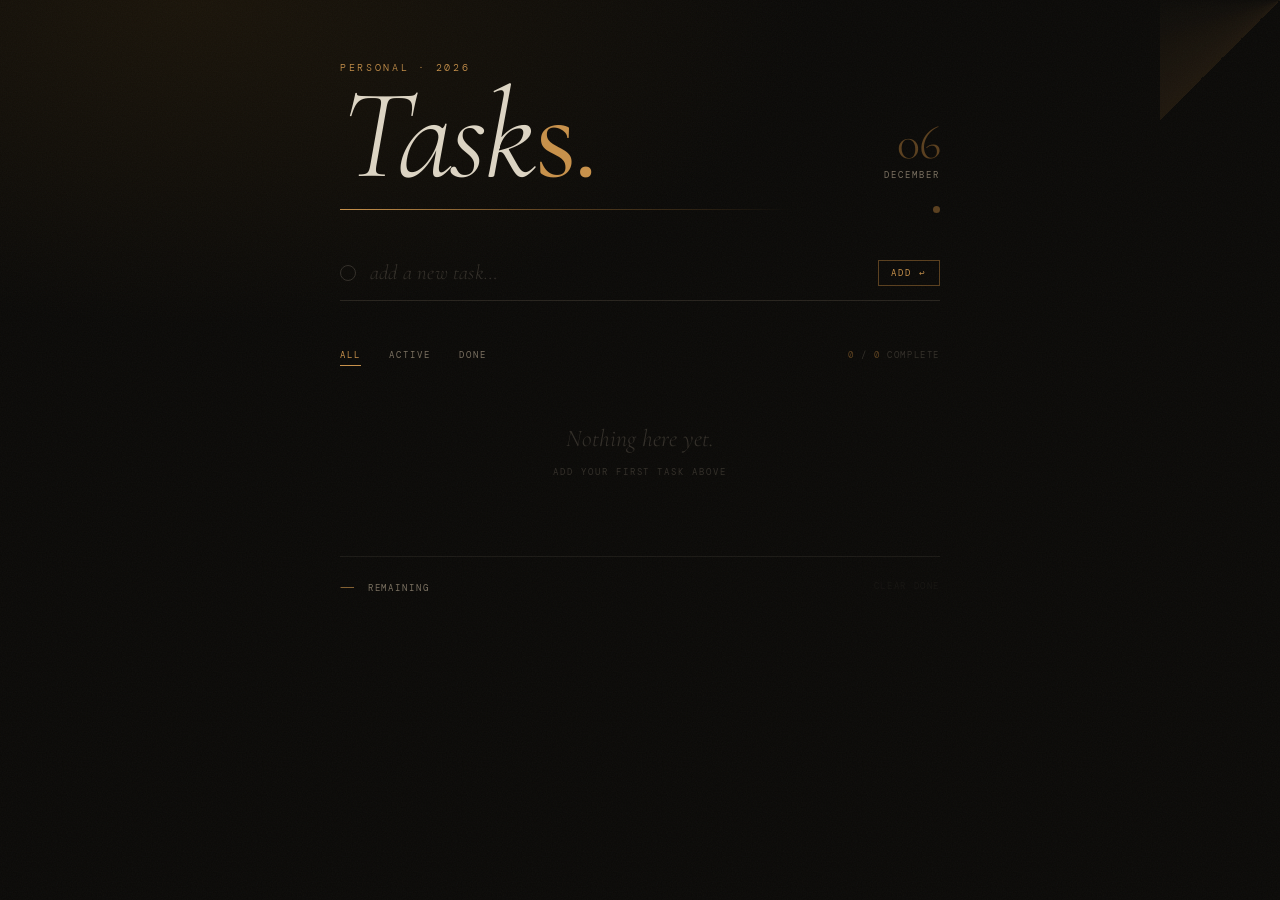
==== index.html @ 62645d05 "Rename index (1).html to index.html rename file name" ====
<!DOCTYPE html>
<html lang="en">
<head>
  <meta charset="UTF-8">
  <meta name="viewport" content="width=device-width, initial-scale=1.0">
  <title>Task List</title>
  <link rel="preconnect" href="https://fonts.googleapis.com">
  <link rel="preconnect" href="https://fonts.gstatic.com" crossorigin>
  <link href="https://fonts.googleapis.com/css2?family=Cormorant+Garamond:ital,wght@0,300;0,400;1,300;1,400&family=DM+Mono:ital,wght@0,300;0,400;1,300&display=swap" rel="stylesheet">
  <style>
    :root {
      --bg:           #0b0a08;
      --surface:      #111009;
      --text:         #ddd5c4;
      --text-mid:     #7a7060;
      --text-dim:     #322e28;
      --gold:         #c8914a;
      --gold-bright:  #e0ab68;
      --gold-dim:     #5a3f1e;
      --border:       #1c1a16;
      --border-mid:   #28241e;
      --crimson:      #7a2e2e;
      --ease:         cubic-bezier(0.4, 0, 0.2, 1);
    }

    *, *::before, *::after { box-sizing: border-box; margin: 0; padding: 0; }

    html { scroll-behavior: smooth; }

    body {
      background: var(--bg);
      background-image: radial-gradient(ellipse 80% 60% at 15% 0%, #1a140a 0%, transparent 60%);
      color: var(--text);
      font-family: 'DM Mono', monospace;
      min-height: 100vh;
      display: flex;
      justify-content: center;
      padding: 64px 24px 96px;
      position: relative;
      overflow-x: hidden;
    }

    /* Film grain overlay */
    body::before {
      content: '';
      position: fixed;
      inset: 0;
      background-image: url("data:image/svg+xml,%3Csvg xmlns='http://www.w3.org/2000/svg' width='200' height='200'%3E%3Cfilter id='g'%3E%3CfeTurbulence type='fractalNoise' baseFrequency='0.8' numOctaves='4' stitchTiles='stitch'/%3E%3C/filter%3E%3Crect width='200' height='200' filter='url(%23g)'/%3E%3C/svg%3E");
      opacity: 0.038;
      pointer-events: none;
      z-index: 9000;
    }

    /* Decorative corner mark */
    body::after {
      content: '';
      position: fixed;
      top: 0; right: 0;
      width: 120px; height: 120px;
      background: conic-gradient(from 225deg at 100% 0%, var(--gold-dim) 0deg, transparent 50deg);
      opacity: 0.25;
      pointer-events: none;
    }

    .app {
      width: 100%;
      max-width: 600px;
      position: relative;
    }

    /* ─── HEADER ─────────────────────────────────── */
    header {
      display: grid;
      grid-template-columns: 1fr auto;
      align-items: flex-end;
      gap: 16px;
      margin-bottom: 0;
      animation: riseUp 0.7s var(--ease) both;
    }

    .title-block { line-height: 0.85; }

    .title-label {
      display: block;
      font-family: 'DM Mono', monospace;
      font-size: 0.6rem;
      font-weight: 300;
      letter-spacing: 0.28em;
      text-transform: uppercase;
      color: var(--gold);
      margin-bottom: 10px;
    }

    .title-main {
      font-family: 'Cormorant Garamond', serif;
      font-weight: 300;
      font-style: italic;
      font-size: clamp(4.5rem, 13vw, 8rem);
      color: var(--text);
      letter-spacing: -0.03em;
    }

    .title-accent {
      color: var(--gold);
      font-style: normal;
      font-weight: 400;
    }

    .date-block {
      text-align: right;
      padding-bottom: 10px;
      animation: riseUp 0.7s 0.1s var(--ease) both;
    }

    .date-day {
      display: block;
      font-family: 'Cormorant Garamond', serif;
      font-weight: 300;
      font-size: 3rem;
      line-height: 1;
      color: var(--gold-dim);
      letter-spacing: -0.02em;
    }

    .date-month {
      display: block;
      font-size: 0.58rem;
      letter-spacing: 0.22em;
      text-transform: uppercase;
      color: var(--text-mid);
      margin-top: 2px;
    }

    /* ─── DIVIDER ────────────────────────────────── */
    .divider {
      height: 1px;
      margin: 18px 0 36px;
      background: linear-gradient(90deg, var(--gold) 0%, var(--gold-dim) 35%, transparent 75%);
      position: relative;
      animation: riseUp 0.7s 0.15s var(--ease) both;
    }

    .divider::after {
      content: '';
      position: absolute;
      right: 0; top: -3px;
      width: 7px; height: 7px;
      border-radius: 50%;
      background: var(--gold-dim);
    }

    /* ─── INPUT ──────────────────────────────────── */
    .input-section {
      margin-bottom: 44px;
      animation: riseUp 0.7s 0.2s var(--ease) both;
    }

    .input-row {
      display: flex;
      align-items: center;
      gap: 14px;
      padding: 14px 0 14px;
      border-bottom: 1px solid var(--border-mid);
      position: relative;
    }

    .input-row::after {
      content: '';
      position: absolute;
      bottom: -1px; left: 0;
      height: 1px; width: 0;
      background: var(--gold);
      transition: width 0.45s var(--ease);
    }

    .input-row:focus-within::after { width: 100%; }

    .input-ring {
      width: 16px; height: 16px;
      border-radius: 50%;
      border: 1.5px solid var(--text-dim);
      flex-shrink: 0;
      transition: border-color 0.3s;
      position: relative;
    }

    .input-row:focus-within .input-ring {
      border-color: var(--gold);
      box-shadow: 0 0 0 3px rgba(200, 145, 74, 0.12);
    }

    #new-todo {
      flex: 1;
      background: transparent;
      border: none;
      outline: none;
      font-family: 'Cormorant Garamond', serif;
      font-size: 1.3rem;
      font-weight: 300;
      font-style: italic;
      color: var(--text);
      letter-spacing: 0.01em;
      caret-color: var(--gold);
    }

    #new-todo::placeholder {
      color: var(--text-dim);
      font-style: italic;
    }

    .btn-add {
      background: transparent;
      border: 1px solid var(--gold-dim);
      color: var(--gold);
      font-family: 'DM Mono', monospace;
      font-size: 0.58rem;
      font-weight: 400;
      letter-spacing: 0.22em;
      text-transform: uppercase;
      padding: 6px 12px;
      cursor: pointer;
      transition: background 0.25s, color 0.25s, border-color 0.25s, transform 0.15s;
      white-space: nowrap;
    }

    .btn-add:hover {
      background: var(--gold);
      color: var(--bg);
      border-color: var(--gold);
    }

    .btn-add:active { transform: scale(0.94); }

    /* ─── FILTERS ────────────────────────────────── */
    .filter-row {
      display: flex;
      align-items: center;
      gap: 0;
      margin-bottom: 6px;
      animation: riseUp 0.7s 0.25s var(--ease) both;
    }

    .filter-btn {
      background: none;
      border: none;
      color: var(--text-mid);
      font-family: 'DM Mono', monospace;
      font-size: 0.58rem;
      letter-spacing: 0.22em;
      text-transform: uppercase;
      cursor: pointer;
      padding: 4px 0;
      margin-right: 28px;
      border-bottom: 1px solid transparent;
      transition: color 0.2s, border-color 0.2s;
    }

    .filter-btn.active {
      color: var(--gold);
      border-bottom-color: var(--gold);
    }

    .filter-btn:not(.active):hover { color: var(--text); }

    .filter-count {
      margin-left: auto;
      font-size: 0.55rem;
      letter-spacing: 0.18em;
      color: var(--text-dim);
      text-transform: uppercase;
    }

    .filter-count em {
      font-style: normal;
      color: var(--gold-dim);
    }

    /* ─── TASK LIST ──────────────────────────────── */
    .todo-list {
      animation: riseUp 0.7s 0.3s var(--ease) both;
    }

    .todo-item {
      display: flex;
      align-items: center;
      gap: 16px;
      padding: 17px 0;
      border-bottom: 1px solid var(--border);
      position: relative;
      animation: itemIn 0.3s var(--ease) both;
    }

    @keyframes itemIn {
      from { opacity: 0; transform: translateY(-10px); }
      to   { opacity: 1; transform: translateY(0); }
    }

    /* Checkbox */
    .checkbox {
      width: 18px; height: 18px;
      border-radius: 50%;
      border: 1.5px solid var(--border-mid);
      flex-shrink: 0;
      cursor: pointer;
      display: flex;
      align-items: center;
      justify-content: center;
      transition: border-color 0.25s, background 0.25s, box-shadow 0.25s;
      position: relative;
    }

    .checkbox:hover {
      border-color: var(--gold);
      box-shadow: 0 0 0 3px rgba(200, 145, 74, 0.1);
    }

    .todo-item.completed .checkbox {
      background: var(--gold);
      border-color: var(--gold);
      box-shadow: 0 0 12px rgba(200, 145, 74, 0.2);
    }

    .checkbox-svg {
      width: 8px; height: 8px;
      stroke: var(--bg);
      fill: none;
      stroke-width: 2;
      stroke-linecap: round;
      stroke-linejoin: round;
      opacity: 0;
      transform: scale(0) rotate(-20deg);
      transition: opacity 0.2s 0.05s, transform 0.2s 0.05s var(--ease);
    }

    .todo-item.completed .checkbox-svg {
      opacity: 1;
      transform: scale(1) rotate(0deg);
    }

    /* Text + animated strikethrough */
    .text-wrap {
      flex: 1;
      position: relative;
      min-width: 0;
    }

    .todo-text {
      display: block;
      font-family: 'DM Mono', monospace;
      font-size: 0.82rem;
      font-weight: 400;
      letter-spacing: 0.04em;
      color: var(--text);
      outline: none;
      transition: color 0.35s;
      word-break: break-word;
      cursor: text;
    }

    .todo-text[contenteditable="true"] {
      color: var(--gold-bright);
      caret-color: var(--gold-bright);
    }

    /* Animated strikethrough line */
    .text-wrap::after {
      content: '';
      position: absolute;
      left: 0;
      top: calc(50% + 1px);
      height: 1px;
      width: 0;
      background: var(--text-mid);
      transition: width 0.45s var(--ease);
      pointer-events: none;
    }

    .todo-item.completed .text-wrap::after { width: 100%; }
    .todo-item.completed .todo-text { color: var(--text-mid); }

    /* Delete button — hidden until hover */
    .btn-delete {
      background: none;
      border: none;
      font-family: 'DM Mono', monospace;
      font-size: 0.6rem;
      letter-spacing: 0.12em;
      color: transparent;
      cursor: pointer;
      padding: 4px 2px;
      flex-shrink: 0;
      transition: color 0.2s;
      line-height: 1;
    }

    .todo-item:hover .btn-delete { color: var(--text-dim); }
    .btn-delete:hover { color: var(--crimson) !important; }

    /* ─── EMPTY STATE ────────────────────────────── */
    .empty {
      padding: 52px 0 48px;
      text-align: center;
    }

    .empty-line {
      font-family: 'Cormorant Garamond', serif;
      font-style: italic;
      font-weight: 300;
      font-size: 1.5rem;
      color: var(--text-dim);
      display: block;
      margin-bottom: 6px;
    }

    .empty-sub {
      font-size: 0.55rem;
      letter-spacing: 0.22em;
      text-transform: uppercase;
      color: var(--text-dim);
    }

    /* ─── FOOTER ─────────────────────────────────── */
    .footer {
      display: flex;
      justify-content: space-between;
      align-items: center;
      margin-top: 28px;
      padding-top: 20px;
      border-top: 1px solid var(--border);
      animation: riseUp 0.7s 0.35s var(--ease) both;
    }

    .count {
      font-size: 0.58rem;
      letter-spacing: 0.2em;
      text-transform: uppercase;
      color: var(--text-mid);
    }

    .count-num {
      font-family: 'Cormorant Garamond', serif;
      font-size: 1.1rem;
      font-weight: 300;
      color: var(--gold);
      font-style: normal;
      vertical-align: baseline;
      margin-right: 4px;
      line-height: 1;
    }

    .btn-clear {
      background: none;
      border: none;
      font-family: 'DM Mono', monospace;
      font-size: 0.56rem;
      letter-spacing: 0.18em;
      text-transform: uppercase;
      color: var(--text-dim);
      cursor: pointer;
      transition: color 0.2s;
      padding: 0;
    }

    .btn-clear:not(:disabled):hover { color: var(--crimson); }
    .btn-clear:disabled { opacity: 0.25; cursor: default; }

    /* ─── ANIMATIONS ─────────────────────────────── */
    @keyframes riseUp {
      from { opacity: 0; transform: translateY(18px); }
      to   { opacity: 1; transform: translateY(0); }
    }
  </style>
</head>
<body>
  <div class="app">
    <header>
      <div class="title-block">
        <span class="title-label">Personal · <span id="year-label"></span></span>
        <span class="title-main">Task<span class="title-accent">s.</span></span>
      </div>
      <div class="date-block">
        <span class="date-day" id="day-num"></span>
        <span class="date-month" id="month-label"></span>
      </div>
    </header>

    <div class="divider"></div>

    <div class="input-section">
      <div class="input-row">
        <div class="input-ring"></div>
        <input id="new-todo" type="text" placeholder="add a new task…" maxlength="200" autocomplete="off" spellcheck="false">
        <button class="btn-add" id="add-btn">Add ↩</button>
      </div>
    </div>

    <div class="filter-row">
      <button class="filter-btn active" data-filter="all">All</button>
      <button class="filter-btn" data-filter="active">Active</button>
      <button class="filter-btn" data-filter="completed">Done</button>
      <span class="filter-count"><em id="done-count">0</em> / <em id="total-count">0</em> complete</span>
    </div>

    <div class="todo-list" id="todo-list"></div>

    <div class="footer">
      <span class="count">
        <span class="count-num" id="active-num">—</span>
        <span id="count-label">remaining</span>
      </span>
      <button class="btn-clear" id="clear-btn" disabled>Clear done</button>
    </div>
  </div>

  <script>
    // Live date
    const now = new Date();
    document.getElementById('year-label').textContent = now.getFullYear();
    document.getElementById('day-num').textContent = String(now.getDate()).padStart(2, '0');
    document.getElementById('month-label').textContent =
      now.toLocaleDateString('en-US', { month: 'long' }).toUpperCase();

    // State
    let todos  = JSON.parse(localStorage.getItem('todos') || '[]');
    let filter = 'all';

    const listEl    = document.getElementById('todo-list');
    const inputEl   = document.getElementById('new-todo');
    const addBtn    = document.getElementById('add-btn');
    const clearBtn  = document.getElementById('clear-btn');
    const activeNum = document.getElementById('active-num');
    const countLbl  = document.getElementById('count-label');
    const doneCount = document.getElementById('done-count');
    const totalCount= document.getElementById('total-count');

    const save = () => localStorage.setItem('todos', JSON.stringify(todos));

    const esc = s => s
      .replace(/&/g, '&amp;').replace(/</g, '&lt;')
      .replace(/>/g, '&gt;').replace(/"/g, '&quot;');

    function render() {
      const visible = todos.filter(t =>
        filter === 'all'      ? true :
        filter === 'active'   ? !t.done :
        t.done
      );

      listEl.innerHTML = '';

      if (visible.length === 0) {
        const msgs = {
          all:       ['Nothing here yet.',      'add your first task above'],
          active:    ['All caught up.',          'nothing left to do'],
          completed: ['Nothing done yet.',       'complete a task to see it here'],
        };
        const [head, sub] = msgs[filter];
        listEl.innerHTML = `
          <div class="empty">
            <span class="empty-line">${head}</span>
            <span class="empty-sub">${sub}</span>
          </div>`;
      } else {
        visible.forEach((todo, i) => {
          const item = document.createElement('div');
          item.className = 'todo-item' + (todo.done ? ' completed' : '');
          item.dataset.id = todo.id;
          item.style.animationDelay = `${i * 30}ms`;

          item.innerHTML = `
            <div class="checkbox" title="Toggle">
              <svg class="checkbox-svg" viewBox="0 0 8 8">
                <polyline points="1.5,4 3,5.5 6.5,2"/>
              </svg>
            </div>
            <div class="text-wrap">
              <span class="todo-text" title="Double-click to edit">${esc(todo.text)}</span>
            </div>
            <button class="btn-delete" title="Delete">✕</button>
          `;

          item.querySelector('.checkbox').addEventListener('click', () => toggle(todo.id));
          item.querySelector('.todo-text').addEventListener('dblclick', e => startEdit(e.target, todo.id));
          item.querySelector('.btn-delete').addEventListener('click', () => remove(todo.id));

          listEl.appendChild(item);
        });
      }

      // Stats
      const active = todos.filter(t => !t.done).length;
      const done   = todos.filter(t => t.done).length;
      activeNum.textContent = active || '—';
      countLbl.textContent  = active === 1 ? 'remaining' : 'remaining';
      doneCount.textContent = done;
      totalCount.textContent = todos.length;
      clearBtn.disabled = !done;
    }

    function addTodo() {
      const text = inputEl.value.trim();
      if (!text) { inputEl.focus(); return; }
      todos.unshift({ id: Date.now(), text, done: false });
      inputEl.value = '';
      save();
      render();
    }

    function toggle(id) {
      const t = todos.find(t => t.id === id);
      if (t) { t.done = !t.done; save(); render(); }
    }

    function remove(id) {
      todos = todos.filter(t => t.id !== id);
      save();
      render();
    }

    function startEdit(span, id) {
      span.contentEditable = 'true';
      span.focus();
      const sel = window.getSelection();
      const range = document.createRange();
      range.selectNodeContents(span);
      sel.removeAllRanges();
      sel.addRange(range);

      const finish = () => {
        span.contentEditable = 'false';
        const text = span.textContent.trim();
        const t = todos.find(t => t.id === id);
        if (t && text) { t.text = text; save(); }
        else render();
      };

      span.addEventListener('blur', finish, { once: true });
      span.addEventListener('keydown', e => {
        if (e.key === 'Enter')  { e.preventDefault(); span.blur(); }
        if (e.key === 'Escape') {
          const t = todos.find(t => t.id === id);
          if (t) span.textContent = t.text;
          span.blur();
        }
      });
    }

    addBtn.addEventListener('click', addTodo);
    inputEl.addEventListener('keydown', e => { if (e.key === 'Enter') addTodo(); });

    document.querySelectorAll('.filter-btn').forEach(btn => {
      btn.addEventListener('click', () => {
        filter = btn.dataset.filter;
        document.querySelectorAll('.filter-btn').forEach(b => b.classList.remove('active'));
        btn.classList.add('active');
        render();
      });
    });

    clearBtn.addEventListener('click', () => {
      todos = todos.filter(t => !t.done);
      save();
      render();
    });

    render();
  </script>
</body>
</html>
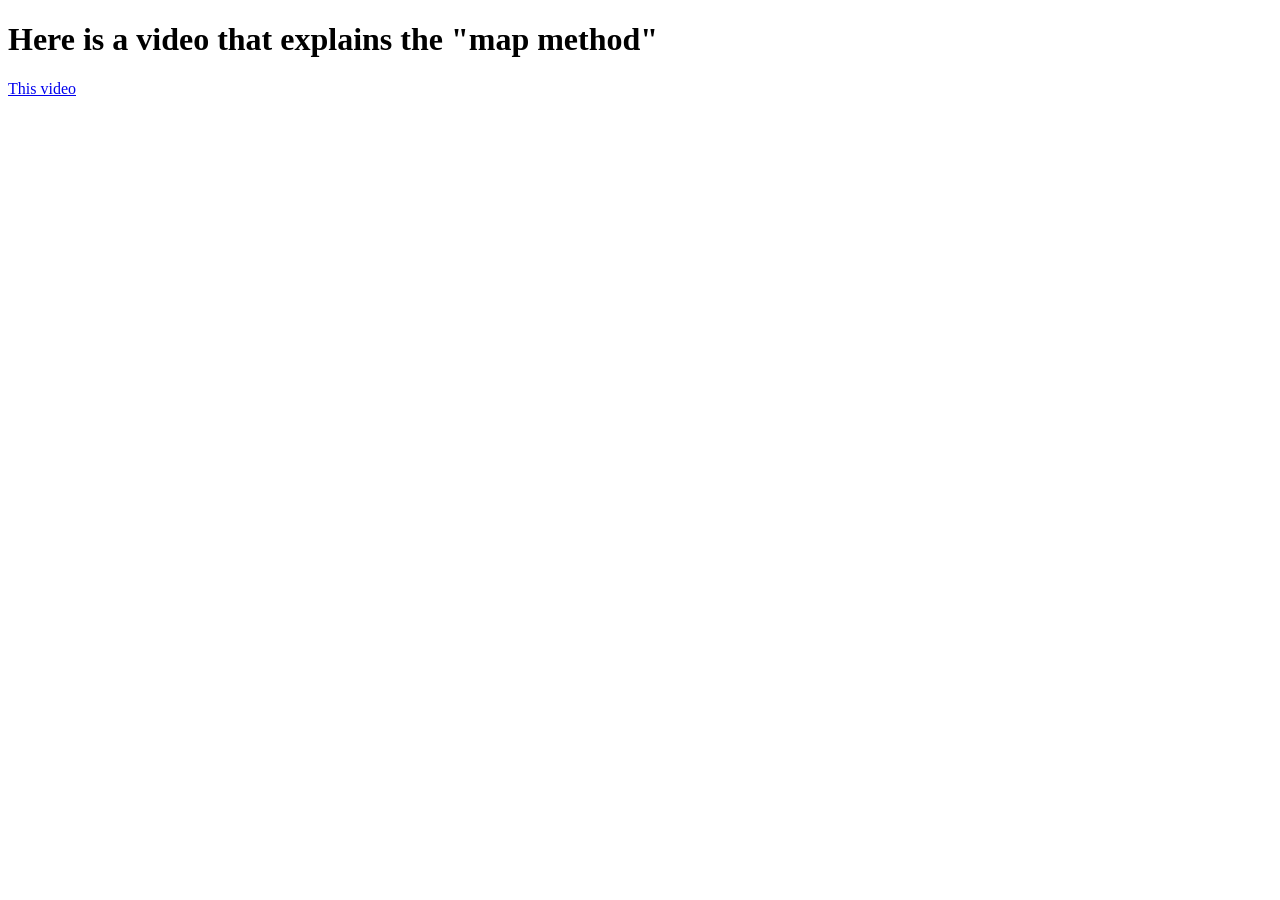
==== commit 6e1ea41a: "Add files via upload add a video" ====
--- a/index.html
+++ b/index.html
@@ -1,669 +1,14 @@
-<!DOCTYPE html>
-<html lang="en">
-<head>
-  <meta charset="UTF-8">
-  <meta name="viewport" content="width=device-width, initial-scale=1.0">
-  <title>Task List</title>
-  <link rel="preconnect" href="https://fonts.googleapis.com">
-  <link rel="preconnect" href="https://fonts.gstatic.com" crossorigin>
-  <link href="https://fonts.googleapis.com/css2?family=Cormorant+Garamond:ital,wght@0,300;0,400;1,300;1,400&family=DM+Mono:ital,wght@0,300;0,400;1,300&display=swap" rel="stylesheet">
-  <style>
-    :root {
-      --bg:           #0b0a08;
-      --surface:      #111009;
-      --text:         #ddd5c4;
-      --text-mid:     #7a7060;
-      --text-dim:     #322e28;
-      --gold:         #c8914a;
-      --gold-bright:  #e0ab68;
-      --gold-dim:     #5a3f1e;
-      --border:       #1c1a16;
-      --border-mid:   #28241e;
-      --crimson:      #7a2e2e;
-      --ease:         cubic-bezier(0.4, 0, 0.2, 1);
-    }
-
-    *, *::before, *::after { box-sizing: border-box; margin: 0; padding: 0; }
-
-    html { scroll-behavior: smooth; }
-
-    body {
-      background: var(--bg);
-      background-image: radial-gradient(ellipse 80% 60% at 15% 0%, #1a140a 0%, transparent 60%);
-      color: var(--text);
-      font-family: 'DM Mono', monospace;
-      min-height: 100vh;
-      display: flex;
-      justify-content: center;
-      padding: 64px 24px 96px;
-      position: relative;
-      overflow-x: hidden;
-    }
-
-    /* Film grain overlay */
-    body::before {
-      content: '';
-      position: fixed;
-      inset: 0;
-      background-image: url("data:image/svg+xml,%3Csvg xmlns='http://www.w3.org/2000/svg' width='200' height='200'%3E%3Cfilter id='g'%3E%3CfeTurbulence type='fractalNoise' baseFrequency='0.8' numOctaves='4' stitchTiles='stitch'/%3E%3C/filter%3E%3Crect width='200' height='200' filter='url(%23g)'/%3E%3C/svg%3E");
-      opacity: 0.038;
-      pointer-events: none;
-      z-index: 9000;
-    }
-
-    /* Decorative corner mark */
-    body::after {
-      content: '';
-      position: fixed;
-      top: 0; right: 0;
-      width: 120px; height: 120px;
-      background: conic-gradient(from 225deg at 100% 0%, var(--gold-dim) 0deg, transparent 50deg);
-      opacity: 0.25;
-      pointer-events: none;
-    }
-
-    .app {
-      width: 100%;
-      max-width: 600px;
-      position: relative;
-    }
-
-    /* ─── HEADER ─────────────────────────────────── */
-    header {
-      display: grid;
-      grid-template-columns: 1fr auto;
-      align-items: flex-end;
-      gap: 16px;
-      margin-bottom: 0;
-      animation: riseUp 0.7s var(--ease) both;
-    }
-
-    .title-block { line-height: 0.85; }
-
-    .title-label {
-      display: block;
-      font-family: 'DM Mono', monospace;
-      font-size: 0.6rem;
-      font-weight: 300;
-      letter-spacing: 0.28em;
-      text-transform: uppercase;
-      color: var(--gold);
-      margin-bottom: 10px;
-    }
-
-    .title-main {
-      font-family: 'Cormorant Garamond', serif;
-      font-weight: 300;
-      font-style: italic;
-      font-size: clamp(4.5rem, 13vw, 8rem);
-      color: var(--text);
-      letter-spacing: -0.03em;
-    }
-
-    .title-accent {
-      color: var(--gold);
-      font-style: normal;
-      font-weight: 400;
-    }
-
-    .date-block {
-      text-align: right;
-      padding-bottom: 10px;
-      animation: riseUp 0.7s 0.1s var(--ease) both;
-    }
-
-    .date-day {
-      display: block;
-      font-family: 'Cormorant Garamond', serif;
-      font-weight: 300;
-      font-size: 3rem;
-      line-height: 1;
-      color: var(--gold-dim);
-      letter-spacing: -0.02em;
-    }
-
-    .date-month {
-      display: block;
-      font-size: 0.58rem;
-      letter-spacing: 0.22em;
-      text-transform: uppercase;
-      color: var(--text-mid);
-      margin-top: 2px;
-    }
-
-    /* ─── DIVIDER ────────────────────────────────── */
-    .divider {
-      height: 1px;
-      margin: 18px 0 36px;
-      background: linear-gradient(90deg, var(--gold) 0%, var(--gold-dim) 35%, transparent 75%);
-      position: relative;
-      animation: riseUp 0.7s 0.15s var(--ease) both;
-    }
-
-    .divider::after {
-      content: '';
-      position: absolute;
-      right: 0; top: -3px;
-      width: 7px; height: 7px;
-      border-radius: 50%;
-      background: var(--gold-dim);
-    }
-
-    /* ─── INPUT ──────────────────────────────────── */
-    .input-section {
-      margin-bottom: 44px;
-      animation: riseUp 0.7s 0.2s var(--ease) both;
-    }
-
-    .input-row {
-      display: flex;
-      align-items: center;
-      gap: 14px;
-      padding: 14px 0 14px;
-      border-bottom: 1px solid var(--border-mid);
-      position: relative;
-    }
-
-    .input-row::after {
-      content: '';
-      position: absolute;
-      bottom: -1px; left: 0;
-      height: 1px; width: 0;
-      background: var(--gold);
-      transition: width 0.45s var(--ease);
-    }
-
-    .input-row:focus-within::after { width: 100%; }
-
-    .input-ring {
-      width: 16px; height: 16px;
-      border-radius: 50%;
-      border: 1.5px solid var(--text-dim);
-      flex-shrink: 0;
-      transition: border-color 0.3s;
-      position: relative;
-    }
-
-    .input-row:focus-within .input-ring {
-      border-color: var(--gold);
-      box-shadow: 0 0 0 3px rgba(200, 145, 74, 0.12);
-    }
-
-    #new-todo {
-      flex: 1;
-      background: transparent;
-      border: none;
-      outline: none;
-      font-family: 'Cormorant Garamond', serif;
-      font-size: 1.3rem;
-      font-weight: 300;
-      font-style: italic;
-      color: var(--text);
-      letter-spacing: 0.01em;
-      caret-color: var(--gold);
-    }
-
-    #new-todo::placeholder {
-      color: var(--text-dim);
-      font-style: italic;
-    }
-
-    .btn-add {
-      background: transparent;
-      border: 1px solid var(--gold-dim);
-      color: var(--gold);
-      font-family: 'DM Mono', monospace;
-      font-size: 0.58rem;
-      font-weight: 400;
-      letter-spacing: 0.22em;
-      text-transform: uppercase;
-      padding: 6px 12px;
-      cursor: pointer;
-      transition: background 0.25s, color 0.25s, border-color 0.25s, transform 0.15s;
-      white-space: nowrap;
-    }
-
-    .btn-add:hover {
-      background: var(--gold);
-      color: var(--bg);
-      border-color: var(--gold);
-    }
-
-    .btn-add:active { transform: scale(0.94); }
-
-    /* ─── FILTERS ────────────────────────────────── */
-    .filter-row {
-      display: flex;
-      align-items: center;
-      gap: 0;
-      margin-bottom: 6px;
-      animation: riseUp 0.7s 0.25s var(--ease) both;
-    }
-
-    .filter-btn {
-      background: none;
-      border: none;
-      color: var(--text-mid);
-      font-family: 'DM Mono', monospace;
-      font-size: 0.58rem;
-      letter-spacing: 0.22em;
-      text-transform: uppercase;
-      cursor: pointer;
-      padding: 4px 0;
-      margin-right: 28px;
-      border-bottom: 1px solid transparent;
-      transition: color 0.2s, border-color 0.2s;
-    }
-
-    .filter-btn.active {
-      color: var(--gold);
-      border-bottom-color: var(--gold);
-    }
-
-    .filter-btn:not(.active):hover { color: var(--text); }
-
-    .filter-count {
-      margin-left: auto;
-      font-size: 0.55rem;
-      letter-spacing: 0.18em;
-      color: var(--text-dim);
-      text-transform: uppercase;
-    }
-
-    .filter-count em {
-      font-style: normal;
-      color: var(--gold-dim);
-    }
-
-    /* ─── TASK LIST ──────────────────────────────── */
-    .todo-list {
-      animation: riseUp 0.7s 0.3s var(--ease) both;
-    }
-
-    .todo-item {
-      display: flex;
-      align-items: center;
-      gap: 16px;
-      padding: 17px 0;
-      border-bottom: 1px solid var(--border);
-      position: relative;
-      animation: itemIn 0.3s var(--ease) both;
-    }
-
-    @keyframes itemIn {
-      from { opacity: 0; transform: translateY(-10px); }
-      to   { opacity: 1; transform: translateY(0); }
-    }
-
-    /* Checkbox */
-    .checkbox {
-      width: 18px; height: 18px;
-      border-radius: 50%;
-      border: 1.5px solid var(--border-mid);
-      flex-shrink: 0;
-      cursor: pointer;
-      display: flex;
-      align-items: center;
-      justify-content: center;
-      transition: border-color 0.25s, background 0.25s, box-shadow 0.25s;
-      position: relative;
-    }
-
-    .checkbox:hover {
-      border-color: var(--gold);
-      box-shadow: 0 0 0 3px rgba(200, 145, 74, 0.1);
-    }
-
-    .todo-item.completed .checkbox {
-      background: var(--gold);
-      border-color: var(--gold);
-      box-shadow: 0 0 12px rgba(200, 145, 74, 0.2);
-    }
-
-    .checkbox-svg {
-      width: 8px; height: 8px;
-      stroke: var(--bg);
-      fill: none;
-      stroke-width: 2;
-      stroke-linecap: round;
-      stroke-linejoin: round;
-      opacity: 0;
-      transform: scale(0) rotate(-20deg);
-      transition: opacity 0.2s 0.05s, transform 0.2s 0.05s var(--ease);
-    }
-
-    .todo-item.completed .checkbox-svg {
-      opacity: 1;
-      transform: scale(1) rotate(0deg);
-    }
-
-    /* Text + animated strikethrough */
-    .text-wrap {
-      flex: 1;
-      position: relative;
-      min-width: 0;
-    }
-
-    .todo-text {
-      display: block;
-      font-family: 'DM Mono', monospace;
-      font-size: 0.82rem;
-      font-weight: 400;
-      letter-spacing: 0.04em;
-      color: var(--text);
-      outline: none;
-      transition: color 0.35s;
-      word-break: break-word;
-      cursor: text;
-    }
-
-    .todo-text[contenteditable="true"] {
-      color: var(--gold-bright);
-      caret-color: var(--gold-bright);
-    }
-
-    /* Animated strikethrough line */
-    .text-wrap::after {
-      content: '';
-      position: absolute;
-      left: 0;
-      top: calc(50% + 1px);
-      height: 1px;
-      width: 0;
-      background: var(--text-mid);
-      transition: width 0.45s var(--ease);
-      pointer-events: none;
-    }
-
-    .todo-item.completed .text-wrap::after { width: 100%; }
-    .todo-item.completed .todo-text { color: var(--text-mid); }
-
-    /* Delete button — hidden until hover */
-    .btn-delete {
-      background: none;
-      border: none;
-      font-family: 'DM Mono', monospace;
-      font-size: 0.6rem;
-      letter-spacing: 0.12em;
-      color: transparent;
-      cursor: pointer;
-      padding: 4px 2px;
-      flex-shrink: 0;
-      transition: color 0.2s;
-      line-height: 1;
-    }
-
-    .todo-item:hover .btn-delete { color: var(--text-dim); }
-    .btn-delete:hover { color: var(--crimson) !important; }
-
-    /* ─── EMPTY STATE ────────────────────────────── */
-    .empty {
-      padding: 52px 0 48px;
-      text-align: center;
-    }
-
-    .empty-line {
-      font-family: 'Cormorant Garamond', serif;
-      font-style: italic;
-      font-weight: 300;
-      font-size: 1.5rem;
-      color: var(--text-dim);
-      display: block;
-      margin-bottom: 6px;
-    }
-
-    .empty-sub {
-      font-size: 0.55rem;
-      letter-spacing: 0.22em;
-      text-transform: uppercase;
-      color: var(--text-dim);
-    }
-
-    /* ─── FOOTER ─────────────────────────────────── */
-    .footer {
-      display: flex;
-      justify-content: space-between;
-      align-items: center;
-      margin-top: 28px;
-      padding-top: 20px;
-      border-top: 1px solid var(--border);
-      animation: riseUp 0.7s 0.35s var(--ease) both;
-    }
-
-    .count {
-      font-size: 0.58rem;
-      letter-spacing: 0.2em;
-      text-transform: uppercase;
-      color: var(--text-mid);
-    }
-
-    .count-num {
-      font-family: 'Cormorant Garamond', serif;
-      font-size: 1.1rem;
-      font-weight: 300;
-      color: var(--gold);
-      font-style: normal;
-      vertical-align: baseline;
-      margin-right: 4px;
-      line-height: 1;
-    }
-
-    .btn-clear {
-      background: none;
-      border: none;
-      font-family: 'DM Mono', monospace;
-      font-size: 0.56rem;
-      letter-spacing: 0.18em;
-      text-transform: uppercase;
-      color: var(--text-dim);
-      cursor: pointer;
-      transition: color 0.2s;
-      padding: 0;
-    }
-
-    .btn-clear:not(:disabled):hover { color: var(--crimson); }
-    .btn-clear:disabled { opacity: 0.25; cursor: default; }
-
-    /* ─── ANIMATIONS ─────────────────────────────── */
-    @keyframes riseUp {
-      from { opacity: 0; transform: translateY(18px); }
-      to   { opacity: 1; transform: translateY(0); }
-    }
-  </style>
-</head>
-<body>
-  <div class="app">
-    <header>
-      <div class="title-block">
-        <span class="title-label">Personal · <span id="year-label"></span></span>
-        <span class="title-main">Task<span class="title-accent">s.</span></span>
-      </div>
-      <div class="date-block">
-        <span class="date-day" id="day-num"></span>
-        <span class="date-month" id="month-label"></span>
-      </div>
-    </header>
-
-    <div class="divider"></div>
-
-    <div class="input-section">
-      <div class="input-row">
-        <div class="input-ring"></div>
-        <input id="new-todo" type="text" placeholder="add a new task…" maxlength="200" autocomplete="off" spellcheck="false">
-        <button class="btn-add" id="add-btn">Add ↩</button>
-      </div>
-    </div>
-
-    <div class="filter-row">
-      <button class="filter-btn active" data-filter="all">All</button>
-      <button class="filter-btn" data-filter="active">Active</button>
-      <button class="filter-btn" data-filter="completed">Done</button>
-      <span class="filter-count"><em id="done-count">0</em> / <em id="total-count">0</em> complete</span>
-    </div>
-
-    <div class="todo-list" id="todo-list"></div>
-
-    <div class="footer">
-      <span class="count">
-        <span class="count-num" id="active-num">—</span>
-        <span id="count-label">remaining</span>
-      </span>
-      <button class="btn-clear" id="clear-btn" disabled>Clear done</button>
-    </div>
-  </div>
-
-  <script>
-    // Live date
-    const now = new Date();
-    document.getElementById('year-label').textContent = now.getFullYear();
-    document.getElementById('day-num').textContent = String(now.getDate()).padStart(2, '0');
-    document.getElementById('month-label').textContent =
-      now.toLocaleDateString('en-US', { month: 'long' }).toUpperCase();
-
-    // State
-    let todos  = JSON.parse(localStorage.getItem('todos') || '[]');
-    let filter = 'all';
-
-    const listEl    = document.getElementById('todo-list');
-    const inputEl   = document.getElementById('new-todo');
-    const addBtn    = document.getElementById('add-btn');
-    const clearBtn  = document.getElementById('clear-btn');
-    const activeNum = document.getElementById('active-num');
-    const countLbl  = document.getElementById('count-label');
-    const doneCount = document.getElementById('done-count');
-    const totalCount= document.getElementById('total-count');
-
-    const save = () => localStorage.setItem('todos', JSON.stringify(todos));
-
-    const esc = s => s
-      .replace(/&/g, '&amp;').replace(/</g, '&lt;')
-      .replace(/>/g, '&gt;').replace(/"/g, '&quot;');
-
-    function render() {
-      const visible = todos.filter(t =>
-        filter === 'all'      ? true :
-        filter === 'active'   ? !t.done :
-        t.done
-      );
-
-      listEl.innerHTML = '';
-
-      if (visible.length === 0) {
-        const msgs = {
-          all:       ['Nothing here yet.',      'add your first task above'],
-          active:    ['All caught up.',          'nothing left to do'],
-          completed: ['Nothing done yet.',       'complete a task to see it here'],
-        };
-        const [head, sub] = msgs[filter];
-        listEl.innerHTML = `
-          <div class="empty">
-            <span class="empty-line">${head}</span>
-            <span class="empty-sub">${sub}</span>
-          </div>`;
-      } else {
-        visible.forEach((todo, i) => {
-          const item = document.createElement('div');
-          item.className = 'todo-item' + (todo.done ? ' completed' : '');
-          item.dataset.id = todo.id;
-          item.style.animationDelay = `${i * 30}ms`;
-
-          item.innerHTML = `
-            <div class="checkbox" title="Toggle">
-              <svg class="checkbox-svg" viewBox="0 0 8 8">
-                <polyline points="1.5,4 3,5.5 6.5,2"/>
-              </svg>
-            </div>
-            <div class="text-wrap">
-              <span class="todo-text" title="Double-click to edit">${esc(todo.text)}</span>
-            </div>
-            <button class="btn-delete" title="Delete">✕</button>
-          `;
-
-          item.querySelector('.checkbox').addEventListener('click', () => toggle(todo.id));
-          item.querySelector('.todo-text').addEventListener('dblclick', e => startEdit(e.target, todo.id));
-          item.querySelector('.btn-delete').addEventListener('click', () => remove(todo.id));
-
-          listEl.appendChild(item);
-        });
-      }
-
-      // Stats
-      const active = todos.filter(t => !t.done).length;
-      const done   = todos.filter(t => t.done).length;
-      activeNum.textContent = active || '—';
-      countLbl.textContent  = active === 1 ? 'remaining' : 'remaining';
-      doneCount.textContent = done;
-      totalCount.textContent = todos.length;
-      clearBtn.disabled = !done;
-    }
-
-    function addTodo() {
-      const text = inputEl.value.trim();
-      if (!text) { inputEl.focus(); return; }
-      todos.unshift({ id: Date.now(), text, done: false });
-      inputEl.value = '';
-      save();
-      render();
-    }
-
-    function toggle(id) {
-      const t = todos.find(t => t.id === id);
-      if (t) { t.done = !t.done; save(); render(); }
-    }
-
-    function remove(id) {
-      todos = todos.filter(t => t.id !== id);
-      save();
-      render();
-    }
-
-    function startEdit(span, id) {
-      span.contentEditable = 'true';
-      span.focus();
-      const sel = window.getSelection();
-      const range = document.createRange();
-      range.selectNodeContents(span);
-      sel.removeAllRanges();
-      sel.addRange(range);
-
-      const finish = () => {
-        span.contentEditable = 'false';
-        const text = span.textContent.trim();
-        const t = todos.find(t => t.id === id);
-        if (t && text) { t.text = text; save(); }
-        else render();
-      };
-
-      span.addEventListener('blur', finish, { once: true });
-      span.addEventListener('keydown', e => {
-        if (e.key === 'Enter')  { e.preventDefault(); span.blur(); }
-        if (e.key === 'Escape') {
-          const t = todos.find(t => t.id === id);
-          if (t) span.textContent = t.text;
-          span.blur();
-        }
-      });
-    }
-
-    addBtn.addEventListener('click', addTodo);
-    inputEl.addEventListener('keydown', e => { if (e.key === 'Enter') addTodo(); });
-
-    document.querySelectorAll('.filter-btn').forEach(btn => {
-      btn.addEventListener('click', () => {
-        filter = btn.dataset.filter;
-        document.querySelectorAll('.filter-btn').forEach(b => b.classList.remove('active'));
-        btn.classList.add('active');
-        render();
-      });
-    });
-
-    clearBtn.addEventListener('click', () => {
-      todos = todos.filter(t => !t.done);
-      save();
-      render();
-    });
-
-    render();
-  </script>
-</body>
-</html>
+<!doctype html>
+<html lang="en">
+    <head>
+        <title>My learn-web programming</title> 
+    </head>
+    <body>
+
+    <h1>Here is a video that explains the "map method"</h1>
+
+    <a href=video.html>This video</a>
+
+  
+    </body>
+</html>
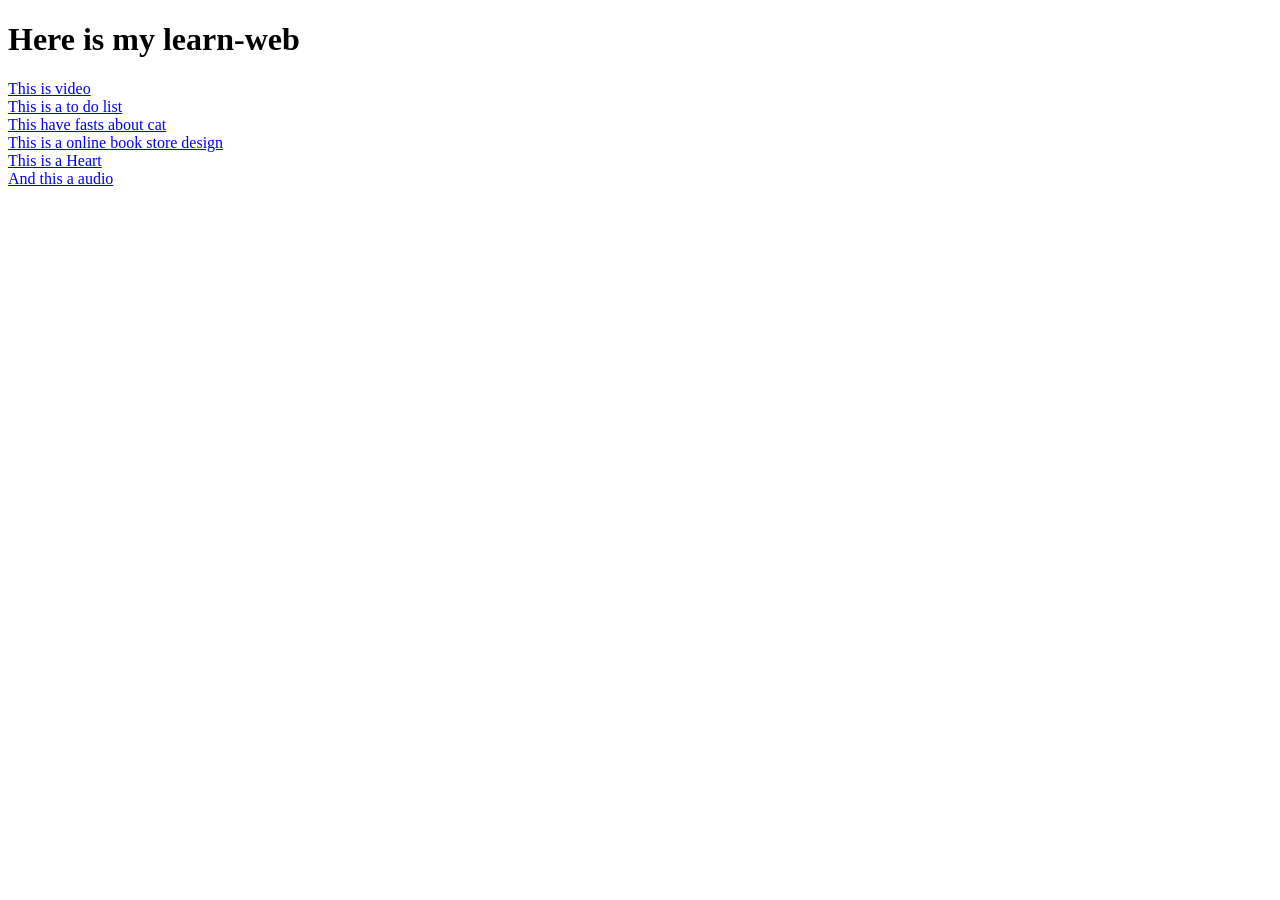
==== commit 1f9585b5: "Update index.html First big undates" ====
--- a/index.html
+++ b/index.html
@@ -5,9 +5,19 @@
     </head>
     <body>
 
-    <h1>Here is a video that explains the "map method"</h1>
+    <h1>Here is my learn-web</h1>
 
-    <a href=video.html>This video</a>
+    <a href=video.html>This is video</a>
+    <br>
+    <a href="index (1).html">This is a to do list</a>
+    <br>
+    <a href="cat_phone.html">This have fasts about cat</a>
+    <br>
+    <a href="book_html.html">This is a online book store design</a>
+    <br>
+    <a href="heart.html">This is a Heart</a>
+    <br>
+    <a href="audio.html">And this a audio</a>
 
   
     </body>
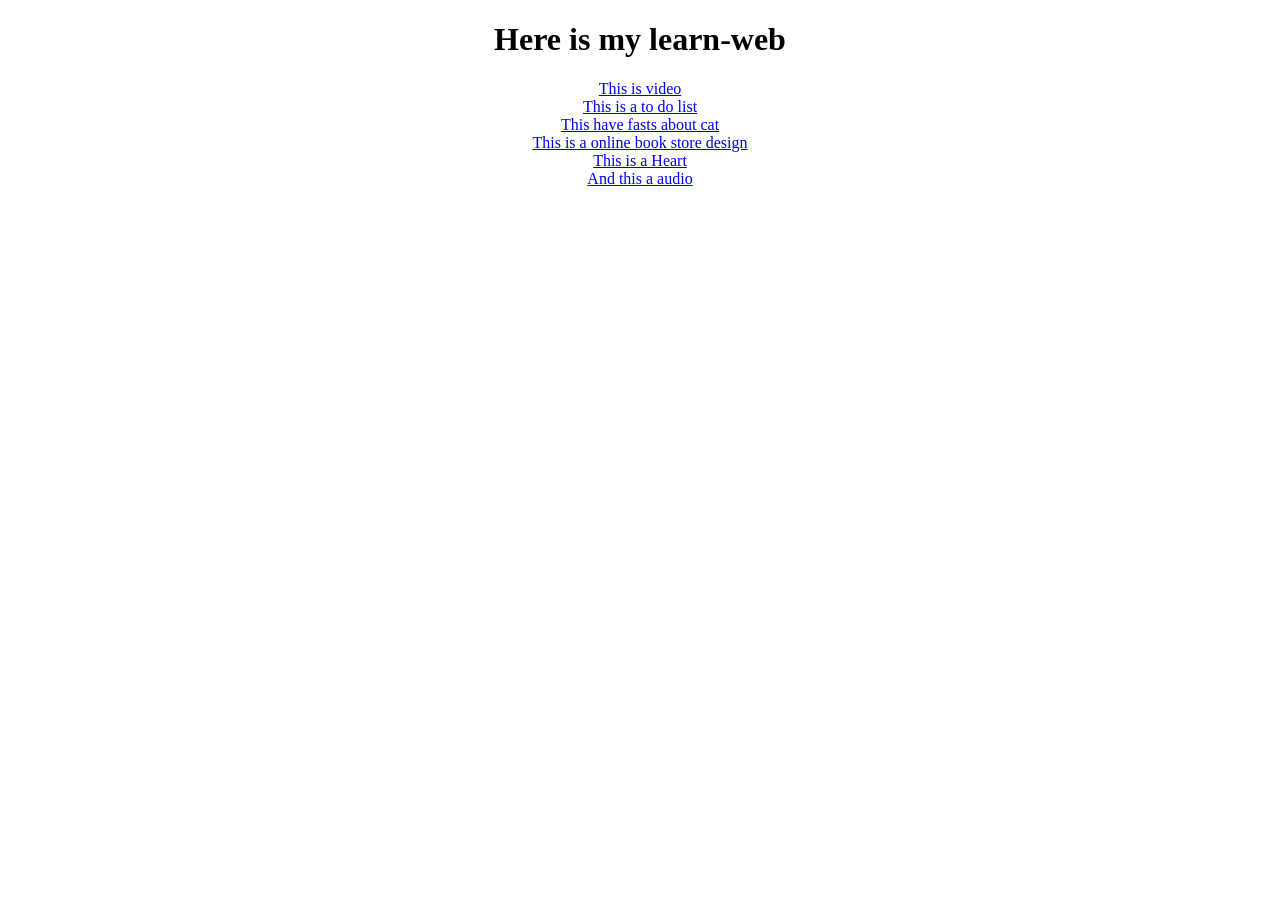
==== commit dd007a65: "adding css" ====
--- a/index.html
+++ b/index.html
@@ -2,12 +2,14 @@
 <html lang="en">
     <head>
         <title>My learn-web programming</title> 
+        <link rel="stylesheet" href="./style.css">
     </head>
     <body>
 
     <h1>Here is my learn-web</h1>
 
-    <a href=video.html>This is video</a>
+    <class id="text">
+        <a href=video.html>This is video</a>
     <br>
     <a href="index (1).html">This is a to do list</a>
     <br>
@@ -19,6 +21,9 @@
     <br>
     <a href="audio.html">And this a audio</a>
 
+    </class>
+
+
   
     </body>
 </html>
--- a/style.css
+++ b/style.css
@@ -0,0 +1,11 @@
+#title{
+    color:blue;
+    font-size: xxx-large;
+}
+.btn{
+    background-color:yellow;
+}    
+body{
+    text-align: center
+}
+
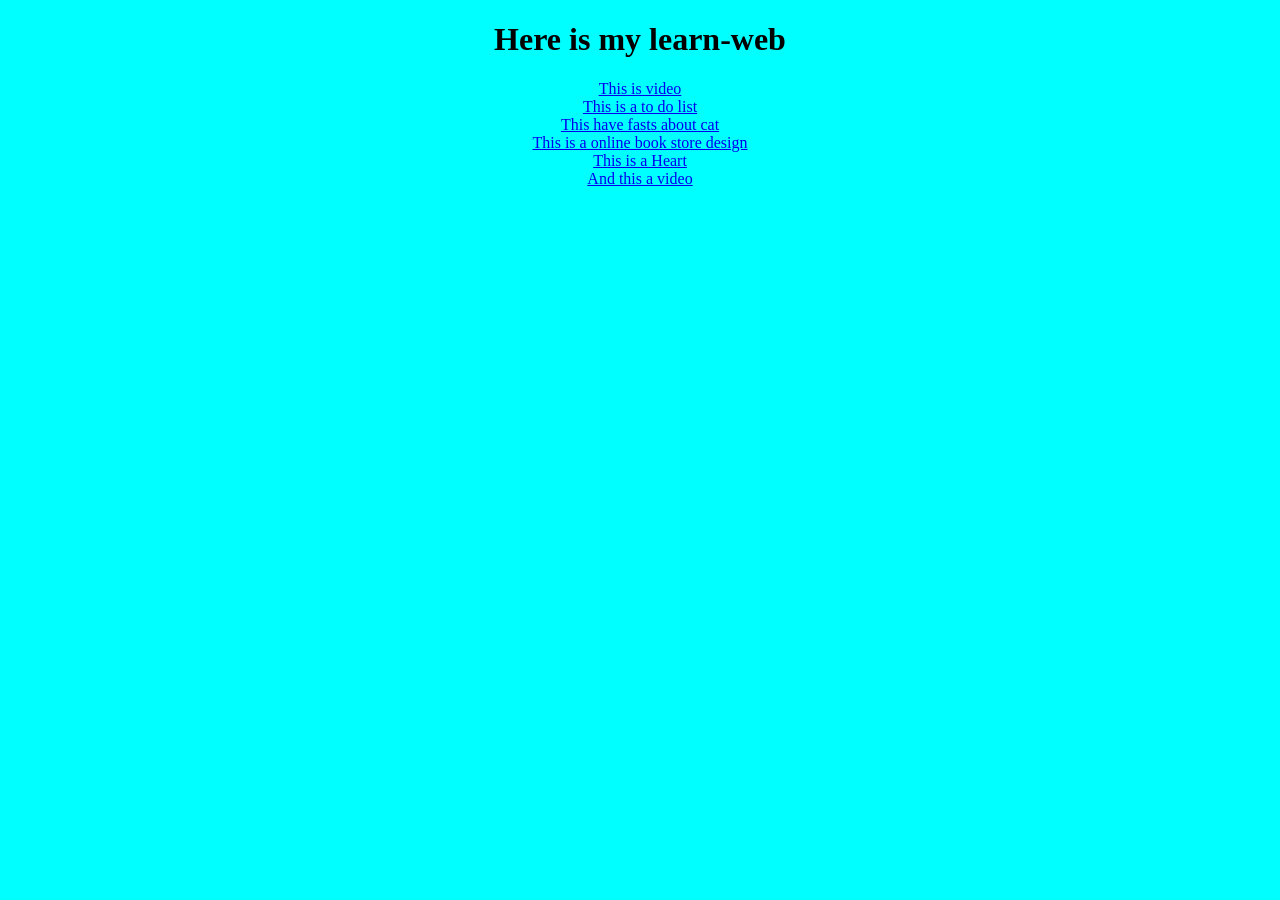
==== commit cc2130a0: "spell....." ====
--- a/index.html
+++ b/index.html
@@ -19,7 +19,7 @@
     <br>
     <a href="heart.html">This is a Heart</a>
     <br>
-    <a href="audio.html">And this a audio</a>
+    <a href="audio.html">And this a video</a>
 
     </class>
 
--- a/style.css
+++ b/style.css
@@ -6,6 +6,9 @@
     background-color:yellow;
 }    
 body{
-    text-align: center
+    text-align: center;
+    background-color: cyan;
 }
 
+
+
